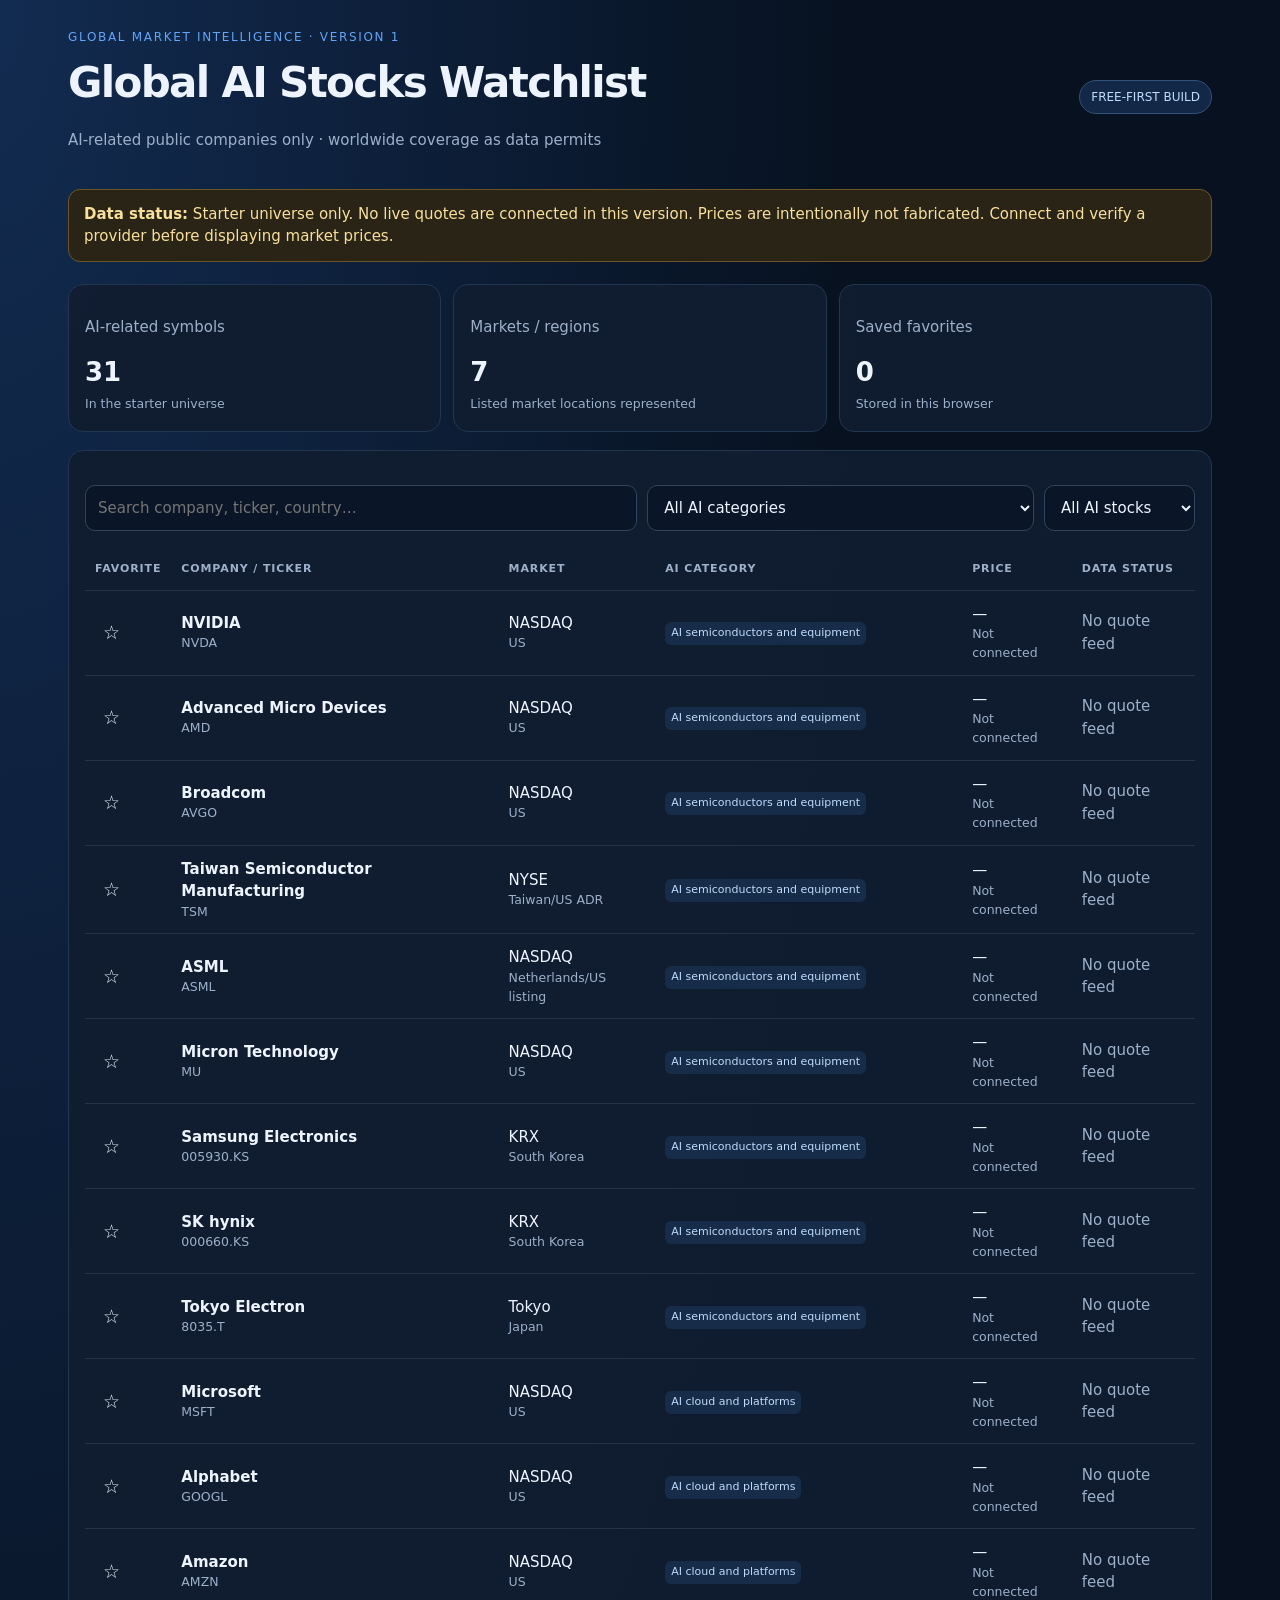
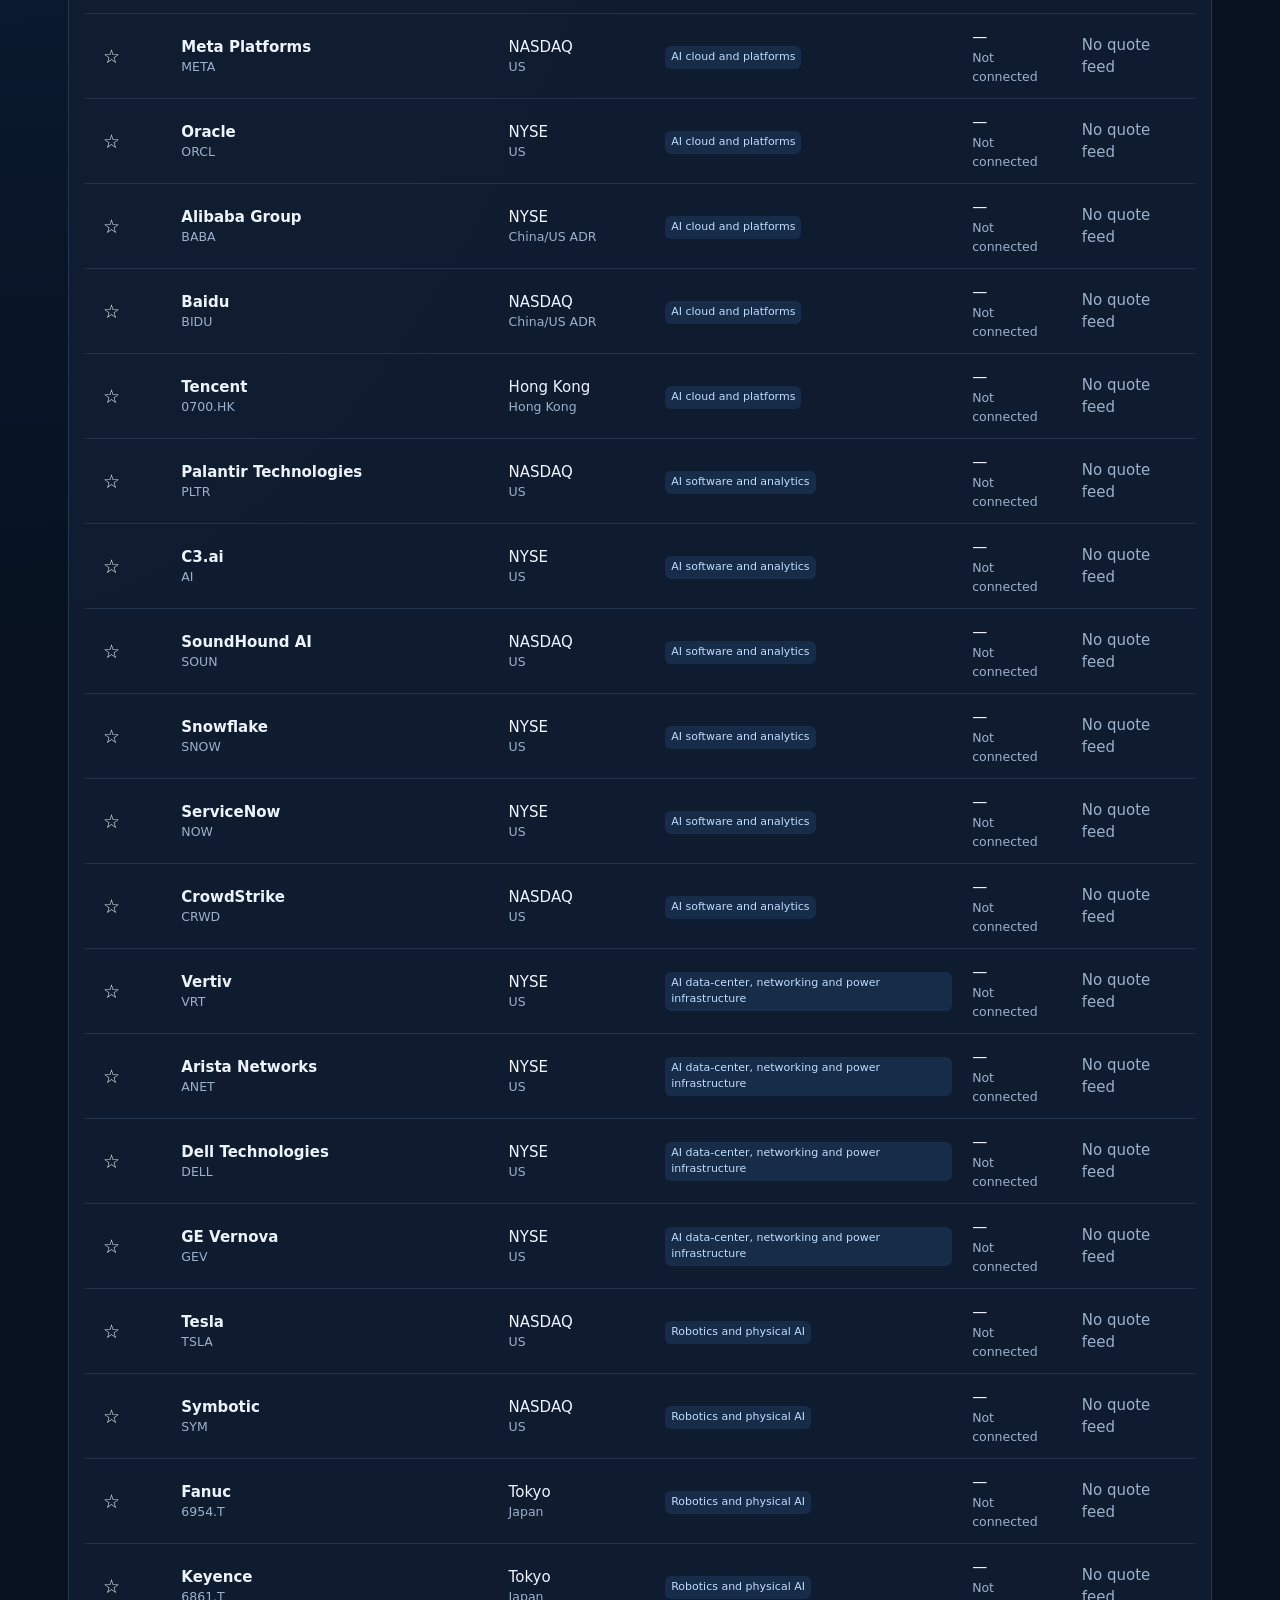
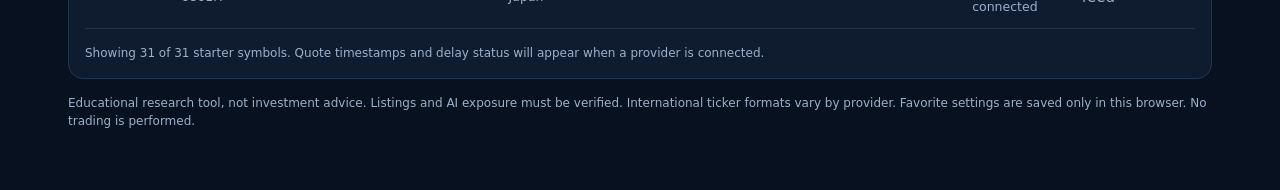
==== global-watchlist.html @ af55d1c4 "Add global AI-only watchlist dashboard with search and local favorites" ====
<!doctype html>
<html lang="en">
<head>
<meta charset="utf-8"><meta name="viewport" content="width=device-width,initial-scale=1">
<title>Global AI Stocks Watchlist</title>
<style>
:root{color-scheme:dark;--bg:#07111f;--panel:#101d30;--line:#233650;--text:#edf4ff;--muted:#9db0ca;--blue:#60a5fa;--green:#34d399;--red:#f87171}
*{box-sizing:border-box}body{margin:0;background:radial-gradient(ellipse at top left,#122b50,var(--bg) 48%);color:var(--text);font:15px/1.5 system-ui,-apple-system,Segoe UI,sans-serif}
main{max-width:1180px;margin:auto;padding:28px 18px 60px}.top{display:flex;justify-content:space-between;gap:18px;align-items:center;flex-wrap:wrap}.eyebrow{color:var(--blue);font-size:12px;letter-spacing:.14em;text-transform:uppercase;margin:0 0 5px}h1{margin:0;font-size:clamp(27px,4vw,42px);letter-spacing:-.04em}h2{font-size:17px;margin:0}.muted{color:var(--muted)}.pill{border:1px solid #31517a;background:#132846;color:#bfdbfe;border-radius:999px;padding:7px 11px;font-size:12px}
.notice{margin:22px 0;padding:13px 15px;border:1px solid #6b5526;background:#2a2417;border-radius:12px;color:#f8df9a}.grid{display:grid;grid-template-columns:repeat(3,minmax(0,1fr));gap:12px;margin:18px 0}.card,.panel{background:#101d30eF;border:1px solid var(--line);border-radius:15px;padding:16px}.metric{font-size:26px;font-weight:750}.controls{display:grid;grid-template-columns:minmax(180px,1fr) minmax(190px,.7fr) auto;gap:10px;margin:18px 0}input,select,button{font:inherit;color:var(--text);background:#0a1627;border:1px solid #30445f;border-radius:10px;padding:11px 12px;min-width:0}button{cursor:pointer;background:#17355b;border-color:#315b8a}button:hover{filter:brightness(1.15)}.tablewrap{overflow:auto}table{width:100%;border-collapse:collapse;min-width:780px}th,td{text-align:left;padding:12px 10px;border-bottom:1px solid #22334a}th{font-size:11px;color:var(--muted);text-transform:uppercase;letter-spacing:.08em}td small{display:block;color:var(--muted)}.star{font-size:19px;padding:3px 8px;background:transparent;border:0}.star.saved{color:#facc15}.symbol{font-weight:750}.tag{display:inline-block;font-size:11px;color:#bfdbfe;background:#172c48;border-radius:6px;padding:3px 6px}.empty{text-align:center;padding:25px;color:var(--muted)}footer{margin-top:15px;color:var(--muted);font-size:12px}.hidden{display:none}
@media(max-width:650px){.grid{grid-template-columns:1fr}.controls{grid-template-columns:1fr}.top{align-items:flex-start}}
</style>
</head>
<body><main>
<header class="top"><div><p class="eyebrow">Global market intelligence · Version 1</p><h1>Global AI Stocks Watchlist</h1><p class="muted">AI-related public companies only · worldwide coverage as data permits</p></div><span class="pill">FREE-FIRST BUILD</span></header>
<div class="notice"><strong>Data status:</strong> Starter universe only. No live quotes are connected in this version. Prices are intentionally not fabricated. Connect and verify a provider before displaying market prices.</div>
<section class="grid" aria-label="Watchlist summary">
<div class="card"><p class="muted">AI-related symbols</p><div id="total" class="metric">—</div><small class="muted">In the starter universe</small></div>
<div class="card"><p class="muted">Markets / regions</p><div id="regions" class="metric">—</div><small class="muted">Listed market locations represented</small></div>
<div class="card"><p class="muted">Saved favorites</p><div id="favorites" class="metric">0</div><small class="muted">Stored in this browser</small></div>
</section>
<section class="panel">
<div class="controls"><input id="search" type="search" placeholder="Search company, ticker, country…" aria-label="Search stocks"><select id="category" aria-label="Filter by AI category"><option value="all">All AI categories</option></select><select id="view" aria-label="Choose watchlist view"><option value="all">All AI stocks</option><option value="favorites">Favorites only</option></select></div>
<div class="tablewrap"><table><thead><tr><th>Favorite</th><th>Company / ticker</th><th>Market</th><th>AI category</th><th>Price</th><th>Data status</th></tr></thead><tbody id="rows"><tr><td colspan="6" class="empty">Loading starter universe…</td></tr></tbody></table></div>
<footer id="count"></footer>
</section>
<footer>Educational research tool, not investment advice. Listings and AI exposure must be verified. International ticker formats vary by provider. Favorite settings are saved only in this browser. No trading is performed.</footer>
</main>
<script>
const $=id=>document.getElementById(id);
const favoritesKey='global-ai-watchlist-favorites-v1';
let categories=[],stocks=[],favorites=new Set();
try{favorites=new Set(JSON.parse(localStorage.getItem(favoritesKey)||'[]'))}catch{}
function save(){try{localStorage.setItem(favoritesKey,JSON.stringify([...favorites]))}catch{}}
function esc(v){return String(v??'').replace(/[&<>"']/g,c=>({'&':'&amp;','<':'&lt;','>':'&gt;','"':'&quot;',"'":'&#39;'}[c]))}
function render(){
 const q=$('search').value.trim().toLowerCase(),cat=$('category').value,view=$('view').value;
 const all=categories.flatMap(c=>c.tickers.map(s=>({...s,category:c.label,categoryId:c.id})));
 const filtered=all.filter(s=>(cat==='all'||s.categoryId===cat)&&(view!=='favorites'||favorites.has(s.symbol))&&(!q||[s.symbol,s.company,s.country,s.exchange,s.category].join(' ').toLowerCase().includes(q)));
 $('total').textContent=all.length;$('regions').textContent=new Set(all.map(s=>s.country)).size;$('favorites').textContent=favorites.size;
 $('rows').innerHTML=filtered.length?filtered.map(s=>'<tr><td><button class="star '+(favorites.has(s.symbol)?'saved':'')+'" data-fav="'+esc(s.symbol)+'" aria-label="'+(favorites.has(s.symbol)?'Remove':'Add')+' '+esc(s.symbol)+' '+(favorites.has(s.symbol)?'from':'to')+' favorites">'+(favorites.has(s.symbol)?'★':'☆')+'</button></td><td><span class="symbol">'+esc(s.company)+'</span><small>'+esc(s.symbol)+'</small></td><td>'+esc(s.exchange)+'<small>'+esc(s.country)+'</small></td><td><span class="tag">'+esc(s.category)+'</span></td><td>—<small>Not connected</small></td><td><span class="muted">No quote feed</span></td></tr>').join(''):'<tr><td colspan="6" class="empty">No matching stocks. Try another search or category.</td></tr>';
 $('count').textContent='Showing '+filtered.length+' of '+all.length+' starter symbols. Quote timestamps and delay status will appear when a provider is connected.';
}
$('rows').addEventListener('click',e=>{const b=e.target.closest('[data-fav]');if(!b)return;const sym=b.dataset.fav;if(favorites.has(sym))favorites.delete(sym);else favorites.add(sym);save();render()});
['search','category','view'].forEach(id=>$(id).addEventListener(id==='search'?'input':'change',render));
fetch('data/global-ai-watchlist-v1.json').then(r=>{if(!r.ok)throw new Error('Could not load watchlist data');return r.json()}).then(data=>{categories=data.categories||[];$('category').innerHTML='<option value="all">All AI categories</option>'+categories.map(c=>'<option value="'+esc(c.id)+'">'+esc(c.label)+'</option>').join('');render()}).catch(()=>{$('rows').innerHTML='<tr><td colspan="6" class="empty">Could not load data/global-ai-watchlist-v1.json. Run from the project root using a local web server.</td></tr>';});
</script></body></html>
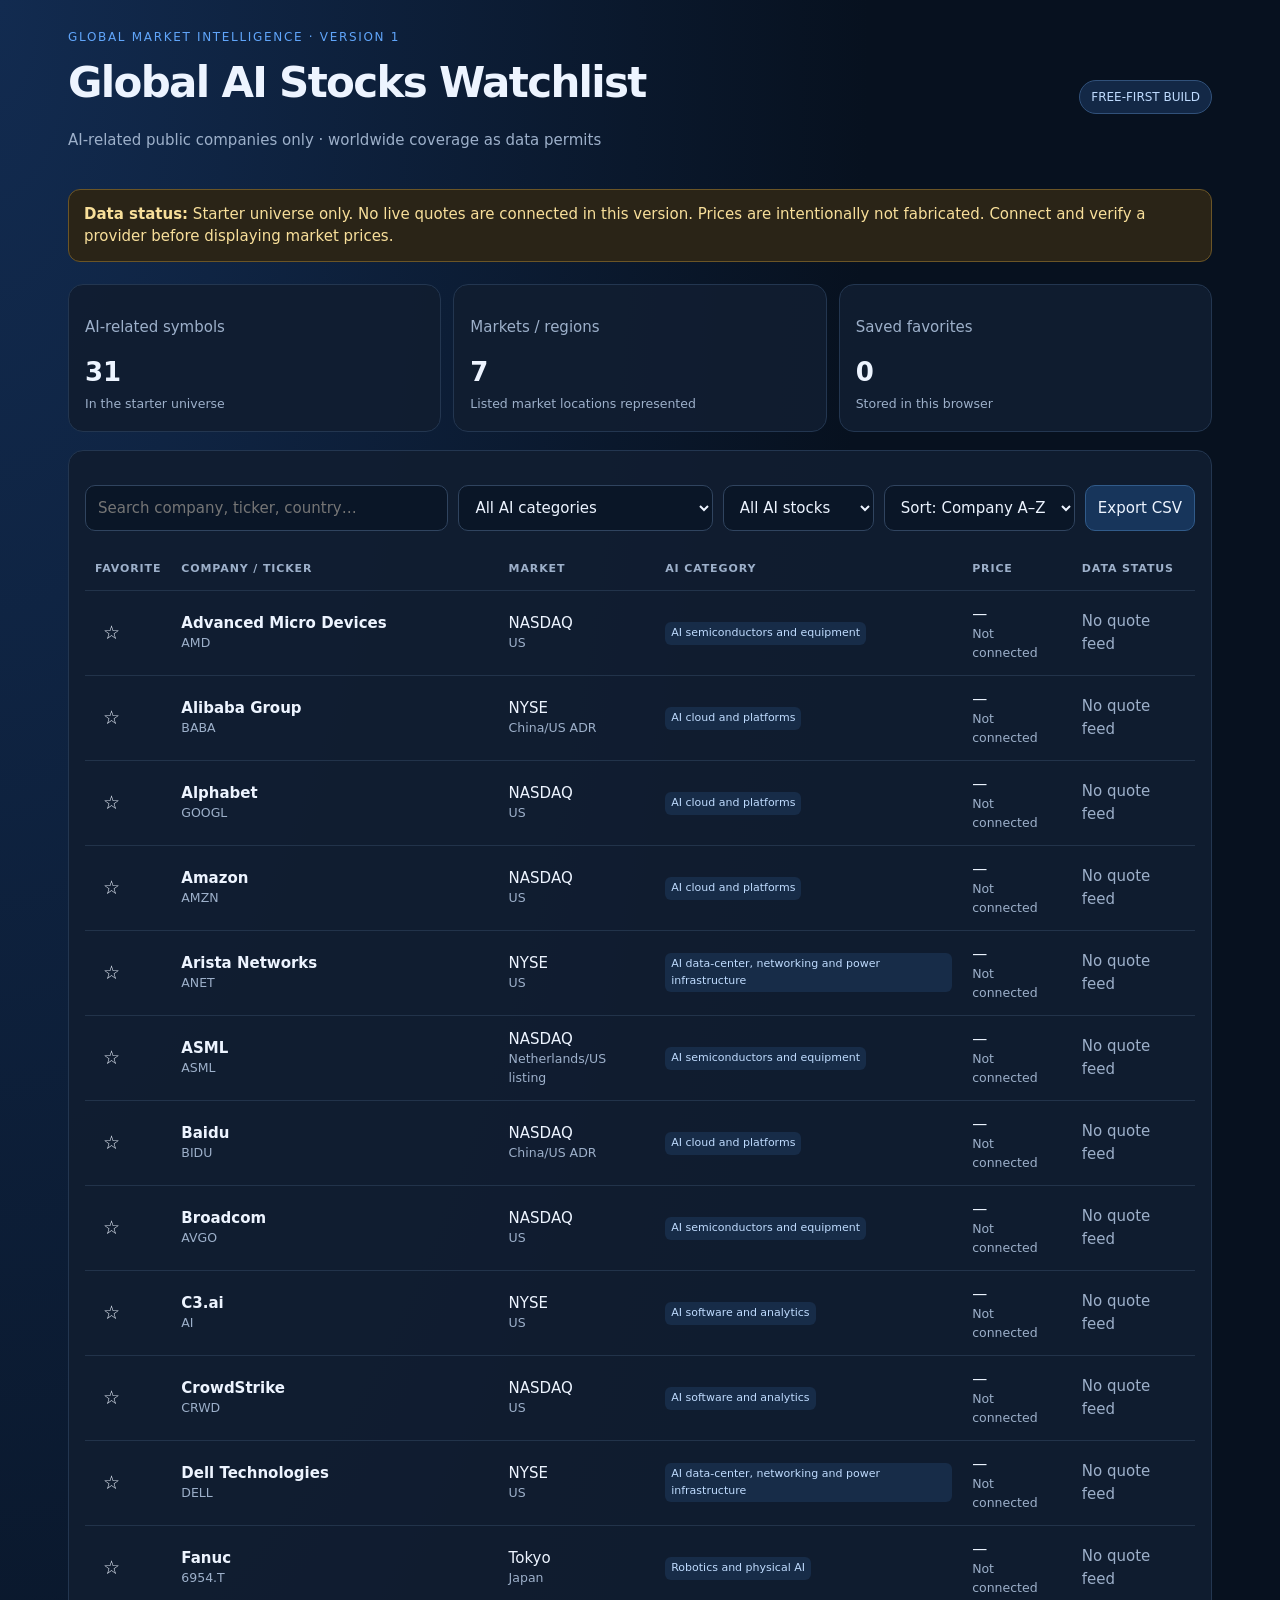
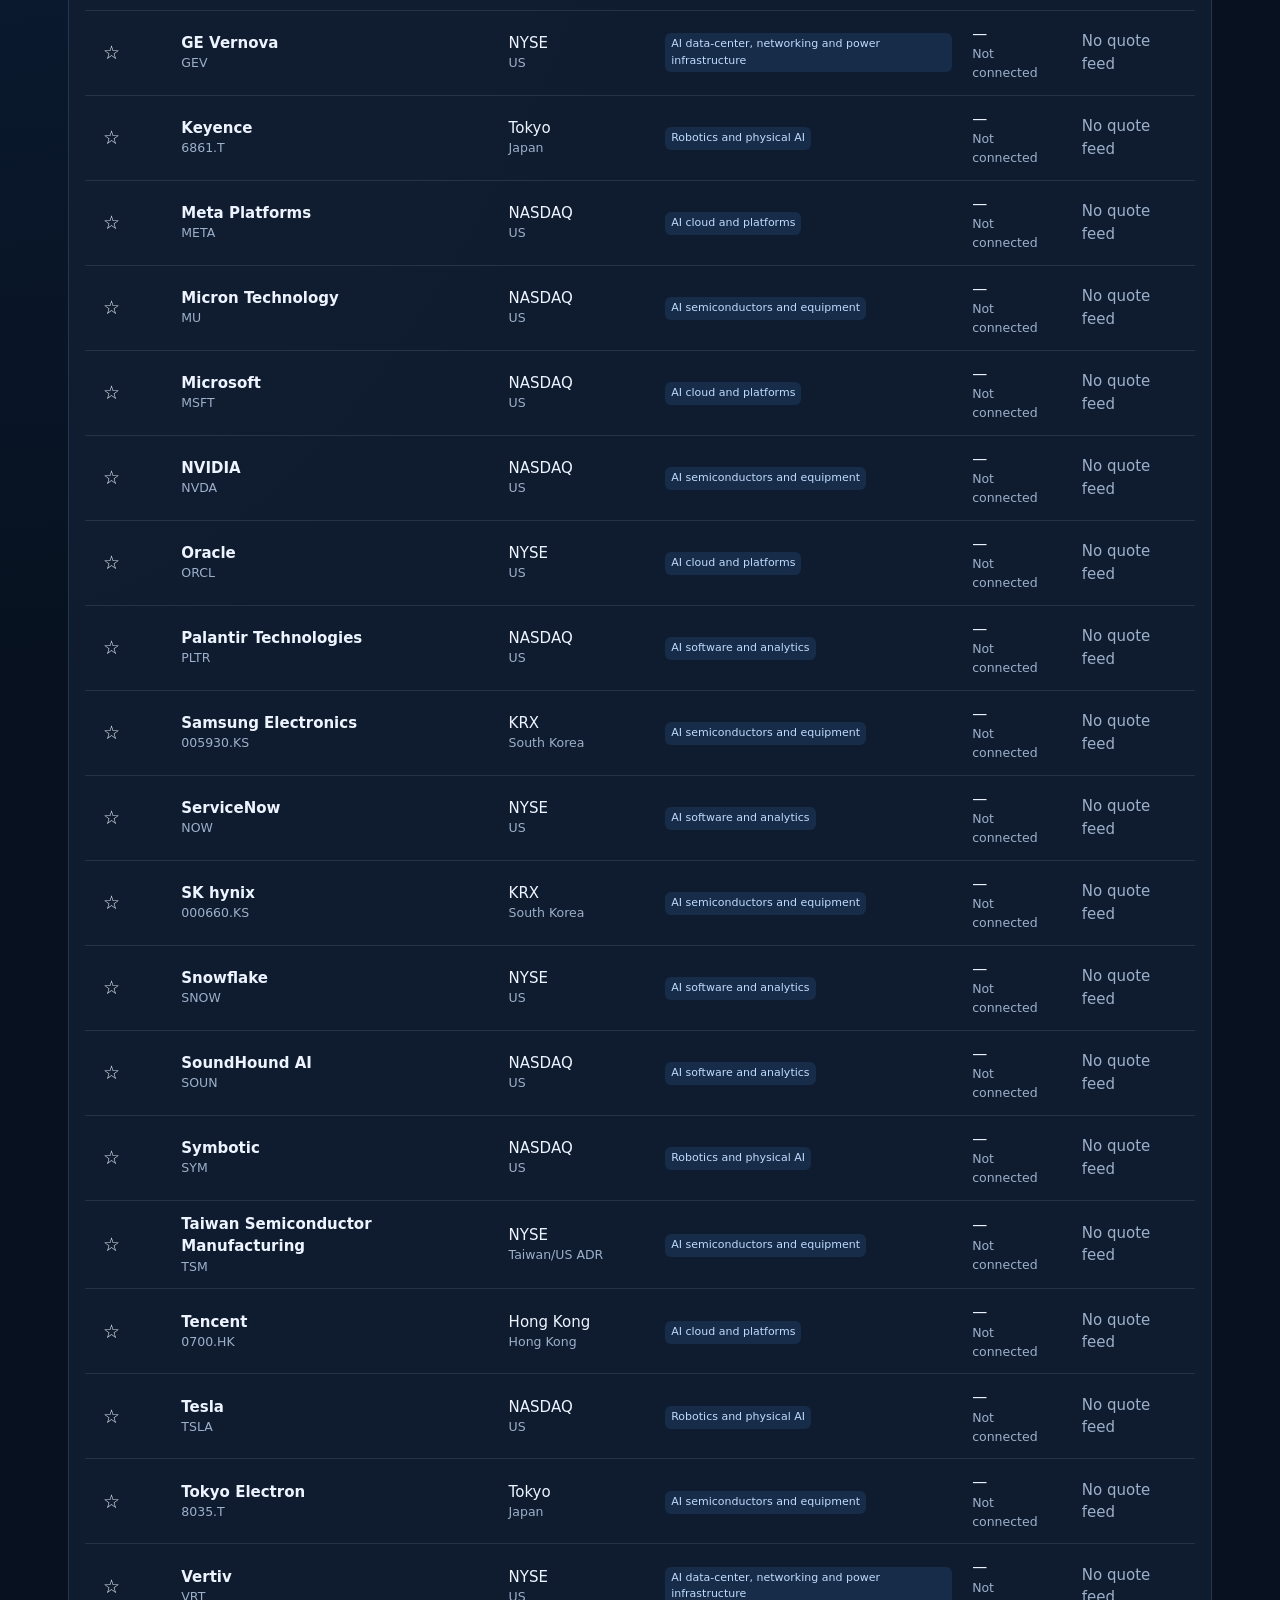
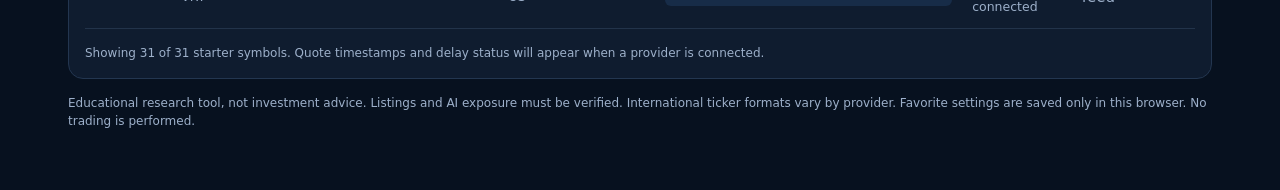
==== commit 94e0bada: "Improve watchlist sorting, CSV export, and responsive controls" ====
--- a/global-watchlist.html
+++ b/global-watchlist.html
@@ -7,8 +7,8 @@
 :root{color-scheme:dark;--bg:#07111f;--panel:#101d30;--line:#233650;--text:#edf4ff;--muted:#9db0ca;--blue:#60a5fa;--green:#34d399;--red:#f87171}
 *{box-sizing:border-box}body{margin:0;background:radial-gradient(ellipse at top left,#122b50,var(--bg) 48%);color:var(--text);font:15px/1.5 system-ui,-apple-system,Segoe UI,sans-serif}
 main{max-width:1180px;margin:auto;padding:28px 18px 60px}.top{display:flex;justify-content:space-between;gap:18px;align-items:center;flex-wrap:wrap}.eyebrow{color:var(--blue);font-size:12px;letter-spacing:.14em;text-transform:uppercase;margin:0 0 5px}h1{margin:0;font-size:clamp(27px,4vw,42px);letter-spacing:-.04em}h2{font-size:17px;margin:0}.muted{color:var(--muted)}.pill{border:1px solid #31517a;background:#132846;color:#bfdbfe;border-radius:999px;padding:7px 11px;font-size:12px}
-.notice{margin:22px 0;padding:13px 15px;border:1px solid #6b5526;background:#2a2417;border-radius:12px;color:#f8df9a}.grid{display:grid;grid-template-columns:repeat(3,minmax(0,1fr));gap:12px;margin:18px 0}.card,.panel{background:#101d30eF;border:1px solid var(--line);border-radius:15px;padding:16px}.metric{font-size:26px;font-weight:750}.controls{display:grid;grid-template-columns:minmax(180px,1fr) minmax(190px,.7fr) auto;gap:10px;margin:18px 0}input,select,button{font:inherit;color:var(--text);background:#0a1627;border:1px solid #30445f;border-radius:10px;padding:11px 12px;min-width:0}button{cursor:pointer;background:#17355b;border-color:#315b8a}button:hover{filter:brightness(1.15)}.tablewrap{overflow:auto}table{width:100%;border-collapse:collapse;min-width:780px}th,td{text-align:left;padding:12px 10px;border-bottom:1px solid #22334a}th{font-size:11px;color:var(--muted);text-transform:uppercase;letter-spacing:.08em}td small{display:block;color:var(--muted)}.star{font-size:19px;padding:3px 8px;background:transparent;border:0}.star.saved{color:#facc15}.symbol{font-weight:750}.tag{display:inline-block;font-size:11px;color:#bfdbfe;background:#172c48;border-radius:6px;padding:3px 6px}.empty{text-align:center;padding:25px;color:var(--muted)}footer{margin-top:15px;color:var(--muted);font-size:12px}.hidden{display:none}
-@media(max-width:650px){.grid{grid-template-columns:1fr}.controls{grid-template-columns:1fr}.top{align-items:flex-start}}
+.notice{margin:22px 0;padding:13px 15px;border:1px solid #6b5526;background:#2a2417;border-radius:12px;color:#f8df9a}.grid{display:grid;grid-template-columns:repeat(3,minmax(0,1fr));gap:12px;margin:18px 0}.card,.panel{background:#101d30eF;border:1px solid var(--line);border-radius:15px;padding:16px}.metric{font-size:26px;font-weight:750}.controls{display:grid;grid-template-columns:minmax(180px,1fr) minmax(190px,.7fr) auto auto auto;gap:10px;margin:18px 0}input,select,button{font:inherit;color:var(--text);background:#0a1627;border:1px solid #30445f;border-radius:10px;padding:11px 12px;min-width:0}button{cursor:pointer;background:#17355b;border-color:#315b8a}button:hover{filter:brightness(1.15)}.tablewrap{overflow:auto}table{width:100%;border-collapse:collapse;min-width:780px}th,td{text-align:left;padding:12px 10px;border-bottom:1px solid #22334a}th{font-size:11px;color:var(--muted);text-transform:uppercase;letter-spacing:.08em}td small{display:block;color:var(--muted)}.star{font-size:19px;padding:3px 8px;background:transparent;border:0}.star.saved{color:#facc15}.symbol{font-weight:750}.tag{display:inline-block;font-size:11px;color:#bfdbfe;background:#172c48;border-radius:6px;padding:3px 6px}.empty{text-align:center;padding:25px;color:var(--muted)}footer{margin-top:15px;color:var(--muted);font-size:12px}.hidden{display:none}
+@media(max-width:900px){.controls{grid-template-columns:repeat(2,minmax(0,1fr))}}@media(max-width:650px){.grid{grid-template-columns:1fr}.controls{grid-template-columns:1fr}.top{align-items:flex-start}}
 </style>
 </head>
 <body><main>
@@ -20,7 +20,7 @@
 <div class="card"><p class="muted">Saved favorites</p><div id="favorites" class="metric">0</div><small class="muted">Stored in this browser</small></div>
 </section>
 <section class="panel">
-<div class="controls"><input id="search" type="search" placeholder="Search company, ticker, country…" aria-label="Search stocks"><select id="category" aria-label="Filter by AI category"><option value="all">All AI categories</option></select><select id="view" aria-label="Choose watchlist view"><option value="all">All AI stocks</option><option value="favorites">Favorites only</option></select></div>
+<div class="controls"><input id="search" type="search" placeholder="Search company, ticker, country…" aria-label="Search stocks"><select id="category" aria-label="Filter by AI category"><option value="all">All AI categories</option></select><select id="view" aria-label="Choose watchlist view"><option value="all">All AI stocks</option><option value="favorites">Favorites only</option></select><select id="sort" aria-label="Sort stock list"><option value="company">Sort: Company A–Z</option><option value="symbol">Sort: Ticker A–Z</option><option value="country">Sort: Country</option><option value="category">Sort: AI category</option></select><button id="export" type="button">Export CSV</button></div>
 <div class="tablewrap"><table><thead><tr><th>Favorite</th><th>Company / ticker</th><th>Market</th><th>AI category</th><th>Price</th><th>Data status</th></tr></thead><tbody id="rows"><tr><td colspan="6" class="empty">Loading starter universe…</td></tr></tbody></table></div>
 <footer id="count"></footer>
 </section>
@@ -34,14 +34,15 @@
 function save(){try{localStorage.setItem(favoritesKey,JSON.stringify([...favorites]))}catch{}}
 function esc(v){return String(v??'').replace(/[&<>"']/g,c=>({'&':'&amp;','<':'&lt;','>':'&gt;','"':'&quot;',"'":'&#39;'}[c]))}
 function render(){
- const q=$('search').value.trim().toLowerCase(),cat=$('category').value,view=$('view').value;
+ const q=$('search').value.trim().toLowerCase(),cat=$('category').value,view=$('view').value,sort=$('sort').value;
  const all=categories.flatMap(c=>c.tickers.map(s=>({...s,category:c.label,categoryId:c.id})));
- const filtered=all.filter(s=>(cat==='all'||s.categoryId===cat)&&(view!=='favorites'||favorites.has(s.symbol))&&(!q||[s.symbol,s.company,s.country,s.exchange,s.category].join(' ').toLowerCase().includes(q)));
+ const filtered=all.filter(s=>(cat==='all'||s.categoryId===cat)&&(view!=='favorites'||favorites.has(s.symbol))&&(!q||[s.symbol,s.company,s.country,s.exchange,s.category].join(' ').toLowerCase().includes(q))).sort((a,b)=>String(a[sort]||'').localeCompare(String(b[sort]||'')));
  $('total').textContent=all.length;$('regions').textContent=new Set(all.map(s=>s.country)).size;$('favorites').textContent=favorites.size;
  $('rows').innerHTML=filtered.length?filtered.map(s=>'<tr><td><button class="star '+(favorites.has(s.symbol)?'saved':'')+'" data-fav="'+esc(s.symbol)+'" aria-label="'+(favorites.has(s.symbol)?'Remove':'Add')+' '+esc(s.symbol)+' '+(favorites.has(s.symbol)?'from':'to')+' favorites">'+(favorites.has(s.symbol)?'★':'☆')+'</button></td><td><span class="symbol">'+esc(s.company)+'</span><small>'+esc(s.symbol)+'</small></td><td>'+esc(s.exchange)+'<small>'+esc(s.country)+'</small></td><td><span class="tag">'+esc(s.category)+'</span></td><td>—<small>Not connected</small></td><td><span class="muted">No quote feed</span></td></tr>').join(''):'<tr><td colspan="6" class="empty">No matching stocks. Try another search or category.</td></tr>';
  $('count').textContent='Showing '+filtered.length+' of '+all.length+' starter symbols. Quote timestamps and delay status will appear when a provider is connected.';
 }
 $('rows').addEventListener('click',e=>{const b=e.target.closest('[data-fav]');if(!b)return;const sym=b.dataset.fav;if(favorites.has(sym))favorites.delete(sym);else favorites.add(sym);save();render()});
-['search','category','view'].forEach(id=>$(id).addEventListener(id==='search'?'input':'change',render));
+['search','category','view','sort'].forEach(id=>$(id).addEventListener(id==='search'?'input':'change',render));
+$('export').addEventListener('click',()=>{const q=$('search').value.trim().toLowerCase(),cat=$('category').value,view=$('view').value;const rows=categories.flatMap(c=>c.tickers.map(s=>({...s,category:c.label,categoryId:c.id}))).filter(s=>(cat==='all'||s.categoryId===cat)&&(view!=='favorites'||favorites.has(s.symbol))&&(!q||[s.symbol,s.company,s.country,s.exchange,s.category].join(' ').toLowerCase().includes(q)));const quote=v=>'"'+String(v??'').replace(/"/g,'""')+'"';const csv=[['Symbol','Company','Exchange','Country','AI category','Favorite','Price','Quote status'],...rows.map(s=>[s.symbol,s.company,s.exchange,s.country,s.category,favorites.has(s.symbol)?'Yes':'No','','Not connected'])].map(row=>row.map(quote).join(',')).join('\r\n');const blob=new Blob([csv],{type:'text/csv;charset=utf-8;'});const url=URL.createObjectURL(blob);const a=document.createElement('a');a.href=url;a.download='global-ai-watchlist.csv';a.click();URL.revokeObjectURL(url);});
 fetch('data/global-ai-watchlist-v1.json').then(r=>{if(!r.ok)throw new Error('Could not load watchlist data');return r.json()}).then(data=>{categories=data.categories||[];$('category').innerHTML='<option value="all">All AI categories</option>'+categories.map(c=>'<option value="'+esc(c.id)+'">'+esc(c.label)+'</option>').join('');render()}).catch(()=>{$('rows').innerHTML='<tr><td colspan="6" class="empty">Could not load data/global-ai-watchlist-v1.json. Run from the project root using a local web server.</td></tr>';});
 </script></body></html>
